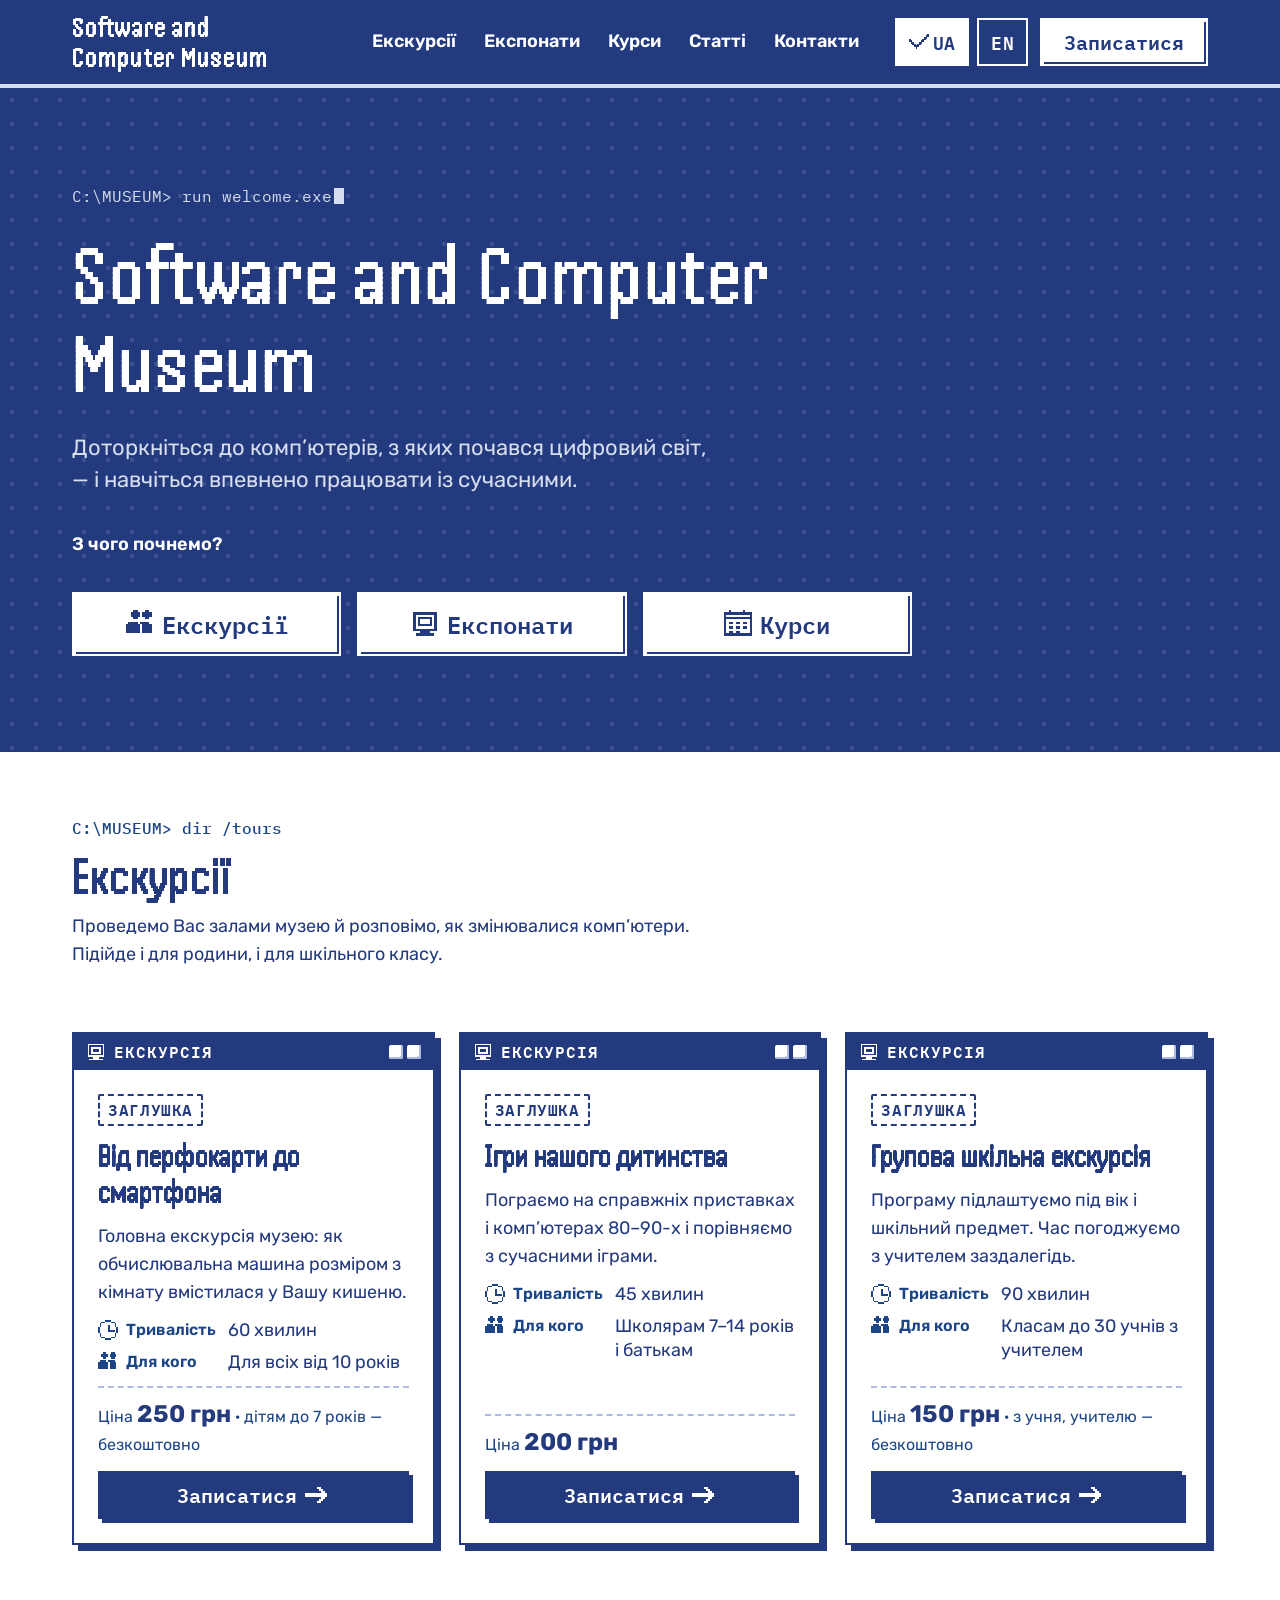
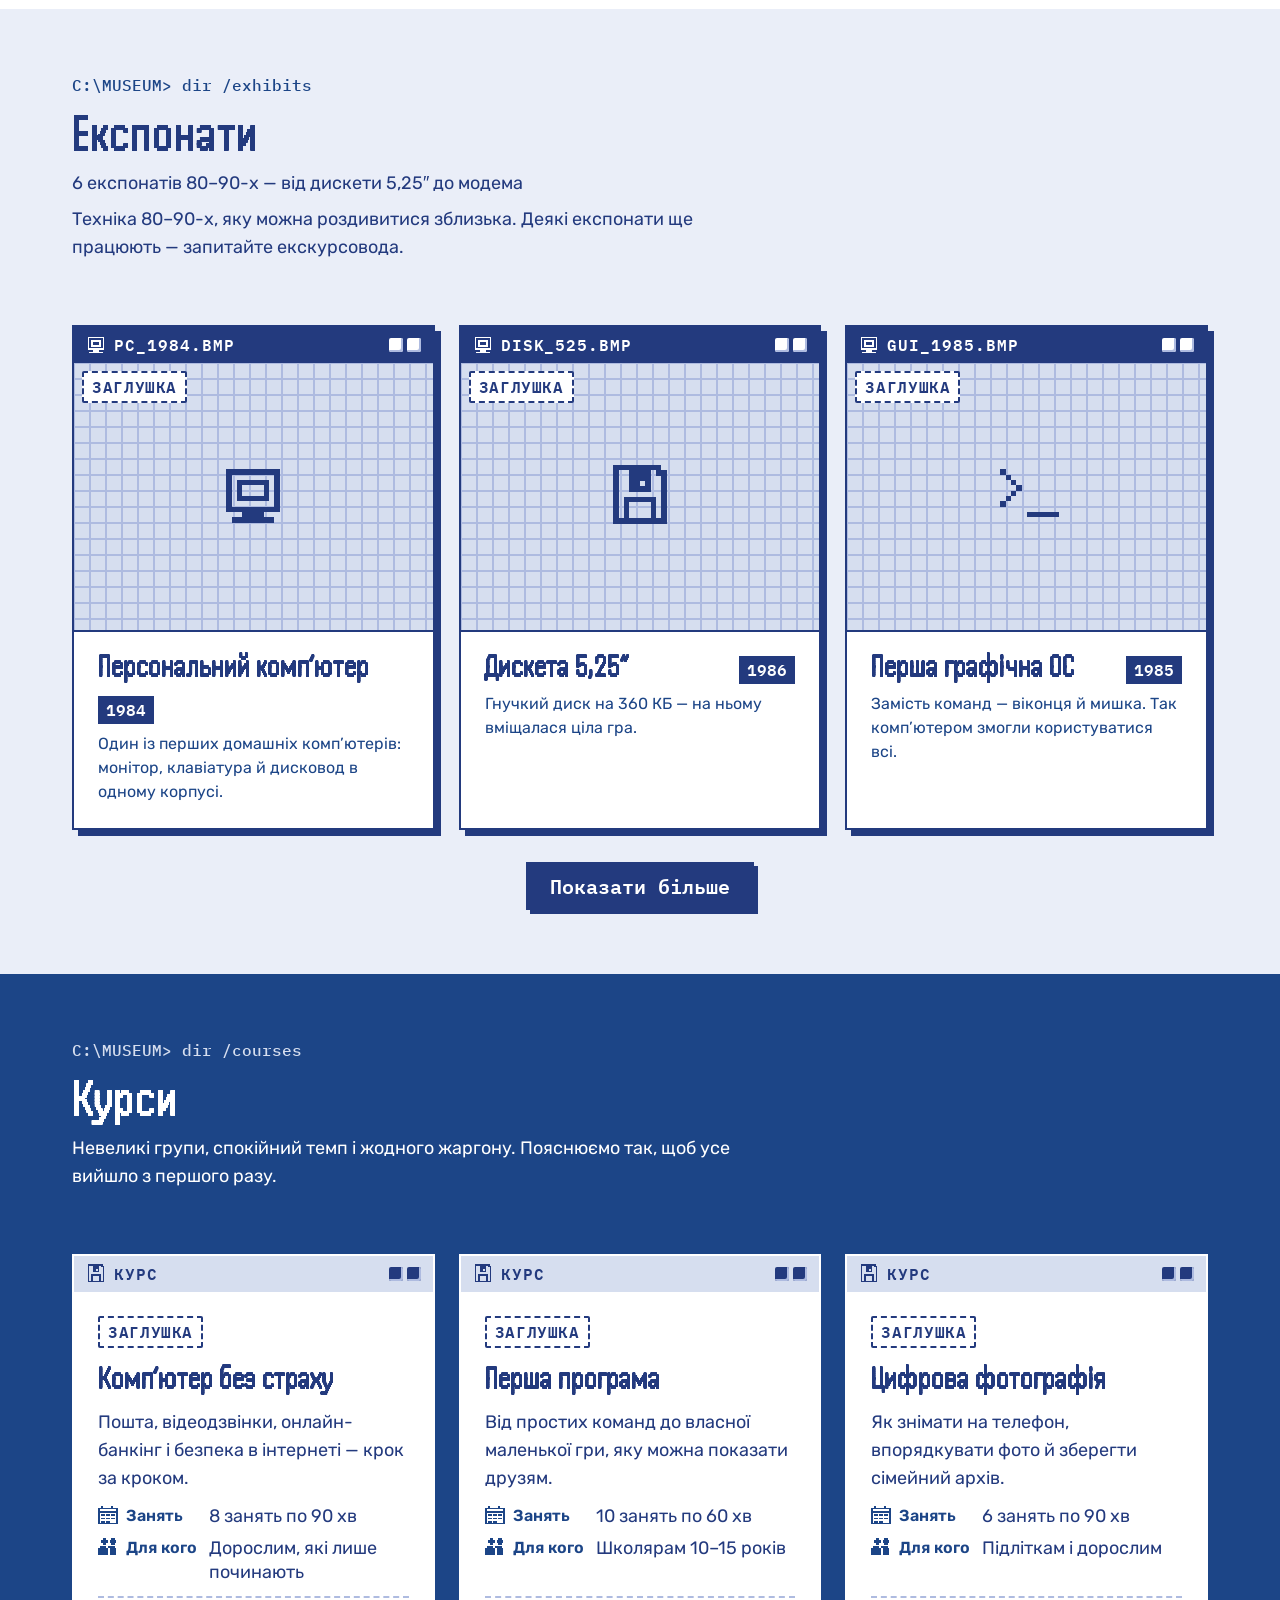
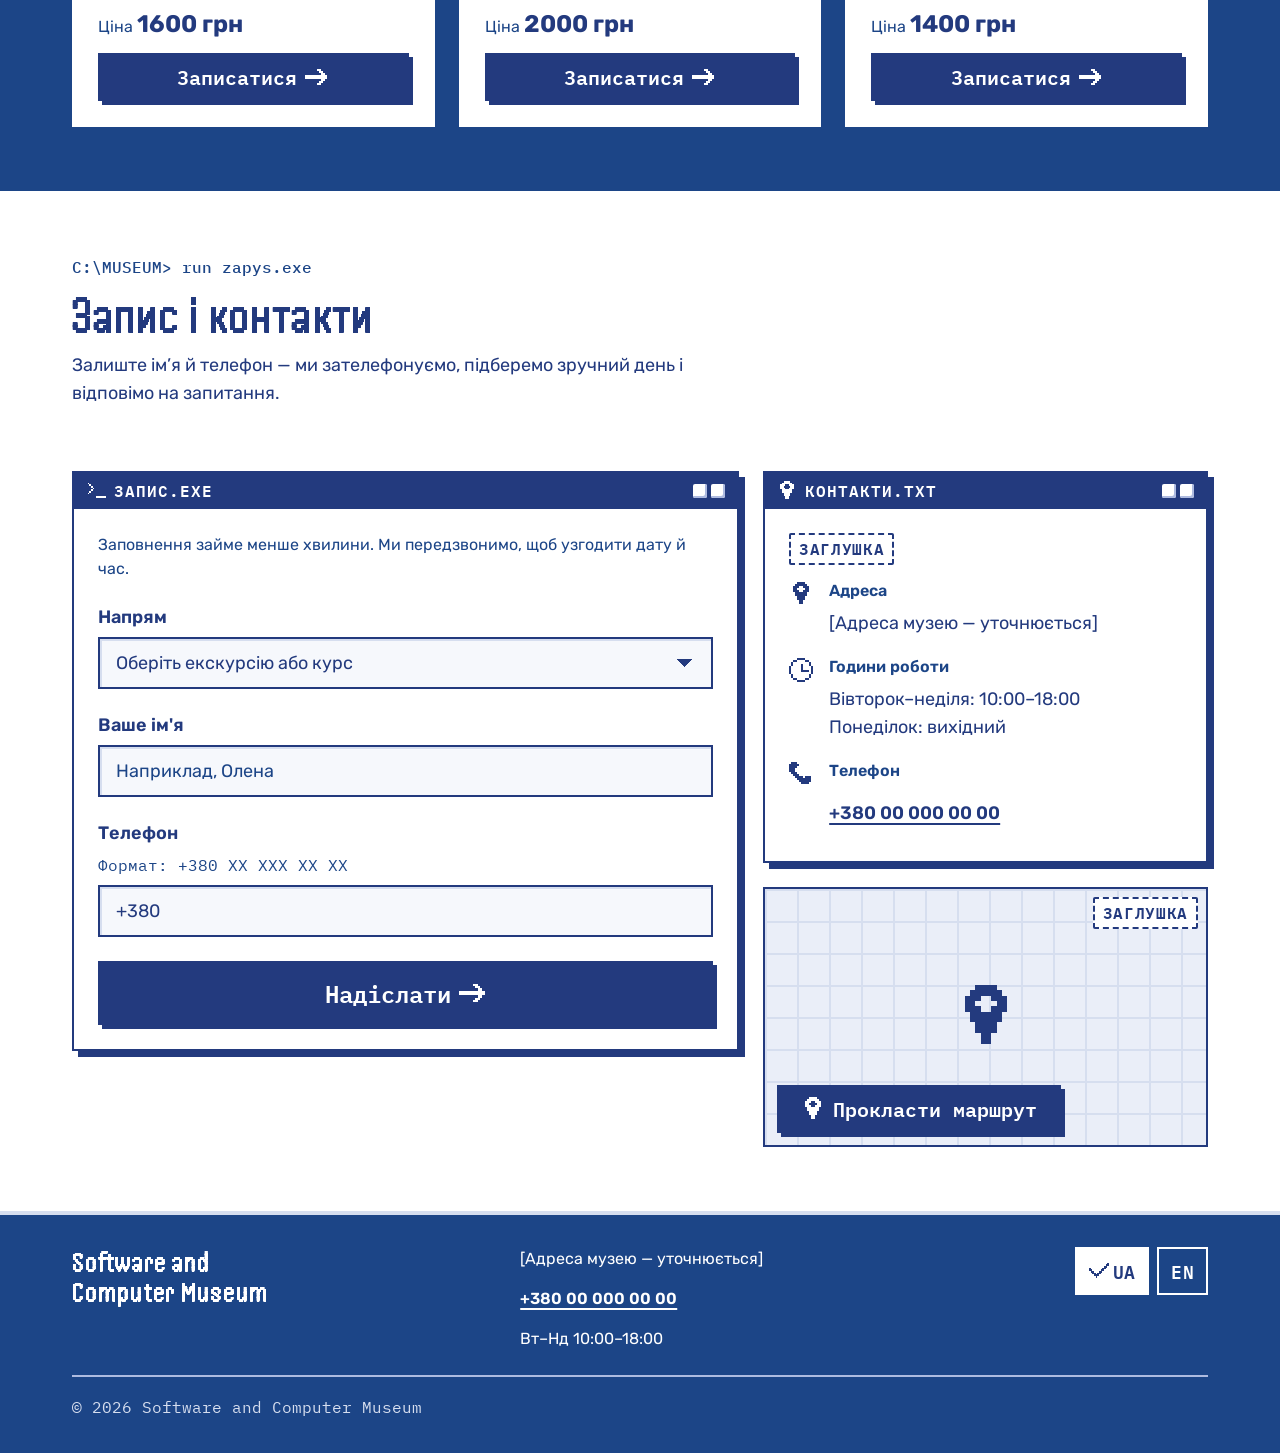
==== index.html @ 1f002694 "Перший коміт: сайт музею для GitHub Pages Головна сторінка, сторінка статей, шість статей у HTML, ст" ====
<!doctype html>
<html lang="uk">
<head>
  <meta charset="utf-8">
  <meta name="viewport" content="width=device-width, initial-scale=1">
  <title>Software and Computer Museum — головна</title>
  <link rel="preconnect" href="https://fonts.googleapis.com">
  <link rel="preconnect" href="https://fonts.gstatic.com" crossorigin>
  <link href="https://fonts.googleapis.com/css2?family=Handjet:wght@600&family=IBM+Plex+Mono:wght@400;500;600&family=Rubik:wght@400;600;700&display=swap" rel="stylesheet">
  <link rel="stylesheet" href="css/style.css">
</head>
<body class="scm">

  <header class="scm-header scm-on-brand">
    <div class="scm-header-in">
      <a class="scm-logo" href="#top">Software and<br>Computer Museum</a>
      <nav class="scm-nav" aria-label="Основна навігація" data-i18n-aria="navLabel">
        <a href="#tours" data-i18n="tours">Екскурсії</a>
        <a href="#exhibits" data-i18n="exhibits">Експонати</a>
        <a href="#courses" data-i18n="courses">Курси</a>
        <a href="articles.html" data-i18n="articles">Статті</a>
        <a href="#contacts" data-i18n="contacts">Контакти</a>
      </nav>
      <div class="scm-header-actions">
        <div class="scm-lang" role="group" aria-label="Мова сайту" data-i18n-aria="language">
          <button type="button" data-lang="ua" lang="uk" aria-pressed="true" aria-label="Українська"><svg class="scm-icon scm-icon-s" data-icon="check" viewBox="0 0 12 12" aria-hidden="true" focusable="false"></svg>UA</button>
          <button type="button" data-lang="en" lang="en" aria-pressed="false" aria-label="English"><svg class="scm-icon scm-icon-s" data-icon="check" viewBox="0 0 12 12" aria-hidden="true" focusable="false"></svg>EN</button>
        </div>
        <a class="scm-btn scm-btn-inverse" href="#booking"><span data-i18n="book">Записатися</span></a>
      </div>
      <button type="button" class="scm-btn scm-btn-outline scm-menu-btn" aria-expanded="false" aria-controls="scm-mobile-nav">
        <svg class="scm-icon" data-icon="menu" viewBox="0 0 12 12" aria-hidden="true" focusable="false"></svg>
        <span data-i18n="menu">Меню</span>
      </button>
    </div>
    <nav id="scm-mobile-nav" class="scm-mobile-nav" data-open="false" aria-label="Основна навігація" data-i18n-aria="navLabel">
      <a href="#tours" data-i18n="tours">Екскурсії</a>
      <a href="#exhibits" data-i18n="exhibits">Експонати</a>
      <a href="#courses" data-i18n="courses">Курси</a>
      <a href="articles.html" data-i18n="articles">Статті</a>
      <a href="#contacts" data-i18n="contacts">Контакти</a>
      <div class="scm-mobile-nav-foot">
        <div class="scm-lang" role="group" aria-label="Мова сайту" data-i18n-aria="language">
          <button type="button" data-lang="ua" lang="uk" aria-pressed="true" aria-label="Українська"><svg class="scm-icon scm-icon-s" data-icon="check" viewBox="0 0 12 12" aria-hidden="true" focusable="false"></svg>UA</button>
          <button type="button" data-lang="en" lang="en" aria-pressed="false" aria-label="English"><svg class="scm-icon scm-icon-s" data-icon="check" viewBox="0 0 12 12" aria-hidden="true" focusable="false"></svg>EN</button>
        </div>
        <a class="scm-btn scm-btn-inverse" href="#booking"><span data-i18n="book">Записатися</span></a>
      </div>
    </nav>
  </header>

  <main>
    <!-- Перший екран -->
    <section class="scm-hero scm-on-brand" id="top">
      <div class="scm-hero-in">
        <span class="scm-hero-prompt" aria-hidden="true">C:\MUSEUM&gt; run welcome.exe<span class="scm-cursor"></span></span>
        <h1>Software and Computer Museum</h1>
        <p class="scm-hero-slogan" data-i18n="slogan">Доторкніться до комп’ютерів, з яких почався цифровий світ, — і навчіться впевнено працювати із сучасними.</p>
        <p class="scm-hero-go" data-i18n="heroGo">З чого почнемо?</p>
        <div class="scm-hero-actions">
          <a class="scm-btn scm-btn-inverse scm-btn-l" href="#tours"><svg class="scm-icon scm-icon-l" data-icon="people" viewBox="0 0 12 12" aria-hidden="true" focusable="false"></svg><span data-i18n="tours">Екскурсії</span></a>
          <a class="scm-btn scm-btn-inverse scm-btn-l" href="#exhibits"><svg class="scm-icon scm-icon-l" data-icon="computer" viewBox="0 0 12 12" aria-hidden="true" focusable="false"></svg><span data-i18n="exhibits">Експонати</span></a>
          <a class="scm-btn scm-btn-inverse scm-btn-l" href="#courses"><svg class="scm-icon scm-icon-l" data-icon="calendar" viewBox="0 0 12 12" aria-hidden="true" focusable="false"></svg><span data-i18n="courses">Курси</span></a>
        </div>
      </div>
    </section>

    <!-- Екскурсії -->
    <section id="tours" class="scm-section" aria-labelledby="tours-title">
      <div class="scm-container">
        <header class="scm-sechead">
          <span class="scm-sechead-prompt" aria-hidden="true">C:\MUSEUM&gt; dir /tours</span>
          <h2 id="tours-title" data-i18n="tours">Екскурсії</h2>
          <p data-i18n="toursIntro">Проведемо Вас залами музею й розповімо, як змінювалися комп’ютери. Підійде і для родини, і для шкільного класу.</p>
        </header>
        <div class="scm-grid-3">

          <article class="scm-win" aria-labelledby="tour-1">
            <div class="scm-win-bar" aria-hidden="true"><svg class="scm-icon scm-icon-s" data-icon="computer" viewBox="0 0 12 12" aria-hidden="true" focusable="false"></svg><span class="scm-win-bar-title" data-i18n="tour">Екскурсія</span><span class="scm-win-dots"><i></i><i></i></span></div>
            <div class="scm-win-body">
              <div><span class="scm-tag" data-i18n="placeholder">Заглушка</span></div>
              <h3 class="scm-offer-title" id="tour-1">Від перфокарти до смартфона</h3>
              <p class="scm-offer-desc">Головна екскурсія музею: як обчислювальна машина розміром з кімнату вмістилася у Вашу кишеню.</p>
              <dl class="scm-offer-meta">
                <dt><svg class="scm-icon scm-icon-s" data-icon="clock" viewBox="0 0 12 12" aria-hidden="true" focusable="false"></svg><span data-i18n="duration">Тривалість</span></dt><dd>60 хвилин</dd>
                <dt><svg class="scm-icon scm-icon-s" data-icon="people" viewBox="0 0 12 12" aria-hidden="true" focusable="false"></svg><span data-i18n="audience">Для кого</span></dt><dd>Для всіх від 10 років</dd>
              </dl>
              <div class="scm-offer-price"><span><span data-i18n="price">Ціна</span> <strong>250&nbsp;грн</strong><span> · дітям до 7 років — безкоштовно</span></span></div>
              <a class="scm-btn scm-btn-primary scm-btn-block" href="#booking" data-book="Від перфокарти до смартфона"><span><span data-i18n="book">Записатися</span><span class="scm-sr">: Від перфокарти до смартфона</span></span><svg class="scm-icon" data-icon="arrow" viewBox="0 0 12 12" aria-hidden="true" focusable="false"></svg></a>
            </div>
          </article>

          <article class="scm-win" aria-labelledby="tour-2">
            <div class="scm-win-bar" aria-hidden="true"><svg class="scm-icon scm-icon-s" data-icon="computer" viewBox="0 0 12 12" aria-hidden="true" focusable="false"></svg><span class="scm-win-bar-title" data-i18n="tour">Екскурсія</span><span class="scm-win-dots"><i></i><i></i></span></div>
            <div class="scm-win-body">
              <div><span class="scm-tag" data-i18n="placeholder">Заглушка</span></div>
              <h3 class="scm-offer-title" id="tour-2">Ігри нашого дитинства</h3>
              <p class="scm-offer-desc">Пограємо на справжніх приставках і комп’ютерах 80–90-х і порівняємо з сучасними іграми.</p>
              <dl class="scm-offer-meta">
                <dt><svg class="scm-icon scm-icon-s" data-icon="clock" viewBox="0 0 12 12" aria-hidden="true" focusable="false"></svg><span data-i18n="duration">Тривалість</span></dt><dd>45 хвилин</dd>
                <dt><svg class="scm-icon scm-icon-s" data-icon="people" viewBox="0 0 12 12" aria-hidden="true" focusable="false"></svg><span data-i18n="audience">Для кого</span></dt><dd>Школярам 7–14 років і батькам</dd>
              </dl>
              <div class="scm-offer-price"><span><span data-i18n="price">Ціна</span> <strong>200&nbsp;грн</strong></span></div>
              <a class="scm-btn scm-btn-primary scm-btn-block" href="#booking" data-book="Ігри нашого дитинства"><span><span data-i18n="book">Записатися</span><span class="scm-sr">: Ігри нашого дитинства</span></span><svg class="scm-icon" data-icon="arrow" viewBox="0 0 12 12" aria-hidden="true" focusable="false"></svg></a>
            </div>
          </article>

          <article class="scm-win" aria-labelledby="tour-3">
            <div class="scm-win-bar" aria-hidden="true"><svg class="scm-icon scm-icon-s" data-icon="computer" viewBox="0 0 12 12" aria-hidden="true" focusable="false"></svg><span class="scm-win-bar-title" data-i18n="tour">Екскурсія</span><span class="scm-win-dots"><i></i><i></i></span></div>
            <div class="scm-win-body">
              <div><span class="scm-tag" data-i18n="placeholder">Заглушка</span></div>
              <h3 class="scm-offer-title" id="tour-3">Групова шкільна екскурсія</h3>
              <p class="scm-offer-desc">Програму підлаштуємо під вік і шкільний предмет. Час погоджуємо з учителем заздалегідь.</p>
              <dl class="scm-offer-meta">
                <dt><svg class="scm-icon scm-icon-s" data-icon="clock" viewBox="0 0 12 12" aria-hidden="true" focusable="false"></svg><span data-i18n="duration">Тривалість</span></dt><dd>90 хвилин</dd>
                <dt><svg class="scm-icon scm-icon-s" data-icon="people" viewBox="0 0 12 12" aria-hidden="true" focusable="false"></svg><span data-i18n="audience">Для кого</span></dt><dd>Класам до 30 учнів з учителем</dd>
              </dl>
              <div class="scm-offer-price"><span><span data-i18n="price">Ціна</span> <strong>150&nbsp;грн</strong><span> · з учня, учителю — безкоштовно</span></span></div>
              <a class="scm-btn scm-btn-primary scm-btn-block" href="#booking" data-book="Групова шкільна екскурсія"><span><span data-i18n="book">Записатися</span><span class="scm-sr">: Групова шкільна екскурсія</span></span><svg class="scm-icon" data-icon="arrow" viewBox="0 0 12 12" aria-hidden="true" focusable="false"></svg></a>
            </div>
          </article>

        </div>
      </div>
    </section>

    <!-- Експонати -->
    <section id="exhibits" class="scm-section scm-section-alt" aria-labelledby="exhibits-title">
      <div class="scm-container">
        <header class="scm-sechead">
          <span class="scm-sechead-prompt" aria-hidden="true">C:\MUSEUM&gt; dir /exhibits</span>
          <h2 id="exhibits-title" data-i18n="exhibits">Експонати</h2>
          <p data-i18n="exhibitsCount">6 експонатів 80–90-х — від дискети 5,25″ до модема</p>
          <p data-i18n="exhibitsIntro">Техніка 80–90-х, яку можна роздивитися зблизька. Деякі експонати ще працюють — запитайте екскурсовода.</p>
        </header>
        <div class="scm-grid-3" id="exhibits-grid" data-show-first="3">

          <article class="scm-win scm-exhibit">
            <div class="scm-win-bar" aria-hidden="true"><svg class="scm-icon scm-icon-s" data-icon="computer" viewBox="0 0 12 12" aria-hidden="true" focusable="false"></svg><span class="scm-win-bar-title">PC_1984.BMP</span><span class="scm-win-dots"><i></i><i></i></span></div>
            <div class="scm-win-body">
              <div class="scm-exhibit-photo">
                <div class="scm-exhibit-photo-ph" role="img" aria-label="Заглушка фото: Персональний комп’ютер"><svg class="scm-icon scm-icon-2xl" data-icon="computer" viewBox="0 0 12 12" aria-hidden="true" focusable="false"></svg></div>
                <span class="scm-tag" data-i18n="placeholder">Заглушка</span>
              </div>
              <div class="scm-exhibit-text">
                <div class="scm-exhibit-head"><h3 class="scm-offer-title">Персональний комп’ютер</h3><span class="scm-exhibit-year">1984</span></div>
                <p class="scm-exhibit-caption">Один із перших домашніх комп’ютерів: монітор, клавіатура й дисковод в одному корпусі.</p>
              </div>
            </div>
          </article>

          <article class="scm-win scm-exhibit">
            <div class="scm-win-bar" aria-hidden="true"><svg class="scm-icon scm-icon-s" data-icon="computer" viewBox="0 0 12 12" aria-hidden="true" focusable="false"></svg><span class="scm-win-bar-title">DISK_525.BMP</span><span class="scm-win-dots"><i></i><i></i></span></div>
            <div class="scm-win-body">
              <div class="scm-exhibit-photo">
                <div class="scm-exhibit-photo-ph" role="img" aria-label="Заглушка фото: Дискета 5,25″"><svg class="scm-icon scm-icon-2xl" data-icon="floppy" viewBox="0 0 12 12" aria-hidden="true" focusable="false"></svg></div>
                <span class="scm-tag" data-i18n="placeholder">Заглушка</span>
              </div>
              <div class="scm-exhibit-text">
                <div class="scm-exhibit-head"><h3 class="scm-offer-title">Дискета 5,25″</h3><span class="scm-exhibit-year">1986</span></div>
                <p class="scm-exhibit-caption">Гнучкий диск на 360 КБ — на ньому вміщалася ціла гра.</p>
              </div>
            </div>
          </article>

          <article class="scm-win scm-exhibit">
            <div class="scm-win-bar" aria-hidden="true"><svg class="scm-icon scm-icon-s" data-icon="computer" viewBox="0 0 12 12" aria-hidden="true" focusable="false"></svg><span class="scm-win-bar-title">GUI_1985.BMP</span><span class="scm-win-dots"><i></i><i></i></span></div>
            <div class="scm-win-body">
              <div class="scm-exhibit-photo">
                <div class="scm-exhibit-photo-ph" role="img" aria-label="Заглушка фото: Перша графічна ОС"><svg class="scm-icon scm-icon-2xl" data-icon="prompt" viewBox="0 0 12 12" aria-hidden="true" focusable="false"></svg></div>
                <span class="scm-tag" data-i18n="placeholder">Заглушка</span>
              </div>
              <div class="scm-exhibit-text">
                <div class="scm-exhibit-head"><h3 class="scm-offer-title">Перша графічна ОС</h3><span class="scm-exhibit-year">1985</span></div>
                <p class="scm-exhibit-caption">Замість команд — віконця й мишка. Так комп’ютером змогли користуватися всі.</p>
              </div>
            </div>
          </article>

          <article class="scm-win scm-exhibit">
            <div class="scm-win-bar" aria-hidden="true"><svg class="scm-icon scm-icon-s" data-icon="computer" viewBox="0 0 12 12" aria-hidden="true" focusable="false"></svg><span class="scm-win-bar-title">CONSOLE.BMP</span><span class="scm-win-dots"><i></i><i></i></span></div>
            <div class="scm-win-body">
              <div class="scm-exhibit-photo">
                <div class="scm-exhibit-photo-ph" role="img" aria-label="Заглушка фото: Ігрова приставка"><svg class="scm-icon scm-icon-2xl" data-icon="computer" viewBox="0 0 12 12" aria-hidden="true" focusable="false"></svg></div>
                <span class="scm-tag" data-i18n="placeholder">Заглушка</span>
              </div>
              <div class="scm-exhibit-text">
                <div class="scm-exhibit-head"><h3 class="scm-offer-title">Ігрова приставка</h3><span class="scm-exhibit-year">1993</span></div>
                <p class="scm-exhibit-caption">Під’єднувалася до звичайного телевізора й збирала біля екрана всю родину.</p>
              </div>
            </div>
          </article>

          <article class="scm-win scm-exhibit">
            <div class="scm-win-bar" aria-hidden="true"><svg class="scm-icon scm-icon-s" data-icon="computer" viewBox="0 0 12 12" aria-hidden="true" focusable="false"></svg><span class="scm-win-bar-title">PRINTER.BMP</span><span class="scm-win-dots"><i></i><i></i></span></div>
            <div class="scm-win-body">
              <div class="scm-exhibit-photo">
                <div class="scm-exhibit-photo-ph" role="img" aria-label="Заглушка фото: Матричний принтер"><svg class="scm-icon scm-icon-2xl" data-icon="tag" viewBox="0 0 12 12" aria-hidden="true" focusable="false"></svg></div>
                <span class="scm-tag" data-i18n="placeholder">Заглушка</span>
              </div>
              <div class="scm-exhibit-text">
                <div class="scm-exhibit-head"><h3 class="scm-offer-title">Матричний принтер</h3><span class="scm-exhibit-year">1988</span></div>
                <p class="scm-exhibit-caption">Друкував голками крізь фарбувальну стрічку — і було чути на всю квартиру.</p>
              </div>
            </div>
          </article>

          <article class="scm-win scm-exhibit">
            <div class="scm-win-bar" aria-hidden="true"><svg class="scm-icon scm-icon-s" data-icon="computer" viewBox="0 0 12 12" aria-hidden="true" focusable="false"></svg><span class="scm-win-bar-title">MODEM.BMP</span><span class="scm-win-dots"><i></i><i></i></span></div>
            <div class="scm-win-body">
              <div class="scm-exhibit-photo">
                <div class="scm-exhibit-photo-ph" role="img" aria-label="Заглушка фото: Модем"><svg class="scm-icon scm-icon-2xl" data-icon="phone" viewBox="0 0 12 12" aria-hidden="true" focusable="false"></svg></div>
                <span class="scm-tag" data-i18n="placeholder">Заглушка</span>
              </div>
              <div class="scm-exhibit-text">
                <div class="scm-exhibit-head"><h3 class="scm-offer-title">Модем</h3><span class="scm-exhibit-year">1995</span></div>
                <p class="scm-exhibit-caption">Вихід в інтернет через телефонну лінію. Поки Ви в мережі, додому не додзвонитися.</p>
              </div>
            </div>
          </article>

        </div>
        <!-- Кнопку показує main.js, коли ховає зайві картки; без JS видно всі експонати. -->
        <div class="scm-more">
          <button type="button" class="scm-btn scm-btn-more" id="exhibits-more" aria-controls="exhibits-grid" aria-expanded="false" hidden><span data-i18n="showMore">Показати більше</span></button>
        </div>
      </div>
    </section>

    <!-- Курси -->
    <section id="courses" class="scm-section scm-section-alt scm-on-brand" aria-labelledby="courses-title">
      <div class="scm-container">
        <header class="scm-sechead">
          <span class="scm-sechead-prompt" aria-hidden="true">C:\MUSEUM&gt; dir /courses</span>
          <h2 id="courses-title" data-i18n="courses">Курси</h2>
          <p data-i18n="coursesIntro">Невеликі групи, спокійний темп і жодного жаргону. Пояснюємо так, щоб усе вийшло з першого разу.</p>
        </header>
        <div class="scm-grid-3">

          <article class="scm-win" aria-labelledby="course-1">
            <div class="scm-win-bar" aria-hidden="true"><svg class="scm-icon scm-icon-s" data-icon="floppy" viewBox="0 0 12 12" aria-hidden="true" focusable="false"></svg><span class="scm-win-bar-title" data-i18n="course">Курс</span><span class="scm-win-dots"><i></i><i></i></span></div>
            <div class="scm-win-body">
              <div><span class="scm-tag" data-i18n="placeholder">Заглушка</span></div>
              <h3 class="scm-offer-title" id="course-1">Комп’ютер без страху</h3>
              <p class="scm-offer-desc">Пошта, відеодзвінки, онлайн-банкінг і безпека в інтернеті — крок за кроком.</p>
              <dl class="scm-offer-meta">
                <dt><svg class="scm-icon scm-icon-s" data-icon="calendar" viewBox="0 0 12 12" aria-hidden="true" focusable="false"></svg><span data-i18n="sessions">Занять</span></dt><dd>8 занять по 90 хв</dd>
                <dt><svg class="scm-icon scm-icon-s" data-icon="people" viewBox="0 0 12 12" aria-hidden="true" focusable="false"></svg><span data-i18n="audience">Для кого</span></dt><dd>Дорослим, які лише починають</dd>
              </dl>
              <div class="scm-offer-price"><span><span data-i18n="price">Ціна</span> <strong>1600&nbsp;грн</strong></span></div>
              <a class="scm-btn scm-btn-primary scm-btn-block" href="#booking" data-book="Комп’ютер без страху"><span><span data-i18n="book">Записатися</span><span class="scm-sr">: Комп’ютер без страху</span></span><svg class="scm-icon" data-icon="arrow" viewBox="0 0 12 12" aria-hidden="true" focusable="false"></svg></a>
            </div>
          </article>

          <article class="scm-win" aria-labelledby="course-2">
            <div class="scm-win-bar" aria-hidden="true"><svg class="scm-icon scm-icon-s" data-icon="floppy" viewBox="0 0 12 12" aria-hidden="true" focusable="false"></svg><span class="scm-win-bar-title" data-i18n="course">Курс</span><span class="scm-win-dots"><i></i><i></i></span></div>
            <div class="scm-win-body">
              <div><span class="scm-tag" data-i18n="placeholder">Заглушка</span></div>
              <h3 class="scm-offer-title" id="course-2">Перша програма</h3>
              <p class="scm-offer-desc">Від простих команд до власної маленької гри, яку можна показати друзям.</p>
              <dl class="scm-offer-meta">
                <dt><svg class="scm-icon scm-icon-s" data-icon="calendar" viewBox="0 0 12 12" aria-hidden="true" focusable="false"></svg><span data-i18n="sessions">Занять</span></dt><dd>10 занять по 60 хв</dd>
                <dt><svg class="scm-icon scm-icon-s" data-icon="people" viewBox="0 0 12 12" aria-hidden="true" focusable="false"></svg><span data-i18n="audience">Для кого</span></dt><dd>Школярам 10–15 років</dd>
              </dl>
              <div class="scm-offer-price"><span><span data-i18n="price">Ціна</span> <strong>2000&nbsp;грн</strong></span></div>
              <a class="scm-btn scm-btn-primary scm-btn-block" href="#booking" data-book="Перша програма"><span><span data-i18n="book">Записатися</span><span class="scm-sr">: Перша програма</span></span><svg class="scm-icon" data-icon="arrow" viewBox="0 0 12 12" aria-hidden="true" focusable="false"></svg></a>
            </div>
          </article>

          <article class="scm-win" aria-labelledby="course-3">
            <div class="scm-win-bar" aria-hidden="true"><svg class="scm-icon scm-icon-s" data-icon="floppy" viewBox="0 0 12 12" aria-hidden="true" focusable="false"></svg><span class="scm-win-bar-title" data-i18n="course">Курс</span><span class="scm-win-dots"><i></i><i></i></span></div>
            <div class="scm-win-body">
              <div><span class="scm-tag" data-i18n="placeholder">Заглушка</span></div>
              <h3 class="scm-offer-title" id="course-3">Цифрова фотографія</h3>
              <p class="scm-offer-desc">Як знімати на телефон, впорядкувати фото й зберегти сімейний архів.</p>
              <dl class="scm-offer-meta">
                <dt><svg class="scm-icon scm-icon-s" data-icon="calendar" viewBox="0 0 12 12" aria-hidden="true" focusable="false"></svg><span data-i18n="sessions">Занять</span></dt><dd>6 занять по 90 хв</dd>
                <dt><svg class="scm-icon scm-icon-s" data-icon="people" viewBox="0 0 12 12" aria-hidden="true" focusable="false"></svg><span data-i18n="audience">Для кого</span></dt><dd>Підліткам і дорослим</dd>
              </dl>
              <div class="scm-offer-price"><span><span data-i18n="price">Ціна</span> <strong>1400&nbsp;грн</strong></span></div>
              <a class="scm-btn scm-btn-primary scm-btn-block" href="#booking" data-book="Цифрова фотографія"><span><span data-i18n="book">Записатися</span><span class="scm-sr">: Цифрова фотографія</span></span><svg class="scm-icon" data-icon="arrow" viewBox="0 0 12 12" aria-hidden="true" focusable="false"></svg></a>
            </div>
          </article>

        </div>
      </div>
    </section>

    <!-- Запис і контакти -->
    <section id="booking" class="scm-section" aria-labelledby="booking-title">
      <div class="scm-container">
        <header class="scm-sechead">
          <span class="scm-sechead-prompt" aria-hidden="true">C:\MUSEUM&gt; run zapys.exe</span>
          <h2 id="booking-title" data-i18n="bookingTitle">Запис і контакти</h2>
          <p data-i18n="bookingIntro">Залиште ім’я й телефон — ми зателефонуємо, підберемо зручний день і відповімо на запитання.</p>
        </header>
        <div class="scm-booking-row">

          <section class="scm-win" aria-labelledby="booking-win-title">
            <div class="scm-win-bar"><svg class="scm-icon scm-icon-s" data-icon="prompt" viewBox="0 0 12 12" aria-hidden="true" focusable="false"></svg><span class="scm-win-bar-title" id="booking-win-title" data-i18n="winBooking">ЗАПИС.EXE</span><span class="scm-win-dots" aria-hidden="true"><i></i><i></i></span></div>
            <div class="scm-win-body">
              <form class="scm-form" id="booking-form" novalidate>
                <p class="scm-form-note" data-i18n="formNote">Заповнення займе менше хвилини. Ми передзвонимо, щоб узгодити дату й час.</p>

                <div class="scm-field">
                  <label for="f-direction" data-i18n="direction">Напрям</label>
                  <span class="scm-field-hint" id="f-direction-hint" hidden><svg class="scm-icon scm-icon-s" data-icon="check" viewBox="0 0 12 12" aria-hidden="true" focusable="false"></svg><span data-i18n="prefilled">Підставлено з картки — можна змінити.</span></span>
                  <select class="scm-input scm-select" id="f-direction" name="direction" required>
                    <option value="" data-i18n="directionPick">Оберіть екскурсію або курс</option>
                    <optgroup label="Екскурсії" data-i18n-label="tours">
                      <option>Від перфокарти до смартфона</option>
                      <option>Ігри нашого дитинства</option>
                      <option>Групова шкільна екскурсія</option>
                    </optgroup>
                    <optgroup label="Курси" data-i18n-label="courses">
                      <option>Комп’ютер без страху</option>
                      <option>Перша програма</option>
                      <option>Цифрова фотографія</option>
                    </optgroup>
                  </select>
                </div>

                <div class="scm-field">
                  <label for="f-name" data-i18n="name">Ваше ім'я</label>
                  <input class="scm-input" id="f-name" name="name" type="text" autocomplete="name" placeholder="Наприклад, Олена" data-i18n-placeholder="namePh" required>
                </div>

                <div class="scm-field">
                  <label for="f-phone" data-i18n="phone">Телефон</label>
                  <span class="scm-field-hint" id="f-phone-hint" data-i18n="phoneHint">Формат: +380 XX XXX XX XX</span>
                  <input class="scm-input" id="f-phone" name="phone" type="tel" inputmode="tel" autocomplete="tel" value="+380 " aria-describedby="f-phone-hint" required>
                </div>

                <p class="scm-field-error" id="booking-send-error" role="alert" hidden><svg class="scm-icon scm-icon-s" data-icon="alert" viewBox="0 0 12 12" aria-hidden="true" focusable="false"></svg><span data-i18n="sendError">Не вдалося надіслати заявку. Спробуйте ще раз або зателефонуйте нам.</span></p>

                <button type="submit" class="scm-btn scm-btn-primary scm-btn-l scm-btn-block" id="booking-submit"><span>Надіслати</span><svg class="scm-icon scm-icon-l" data-icon="arrow" viewBox="0 0 12 12" aria-hidden="true" focusable="false"></svg></button>
              </form>

              <div class="scm-success" id="booking-success" role="status" aria-live="polite" hidden>
                <p class="scm-success-title"><svg class="scm-icon scm-icon-xl" data-icon="check" viewBox="0 0 12 12" aria-hidden="true" focusable="false"></svg><span data-i18n="successTitle">Дякуємо!</span></p>
                <p data-i18n="success">Ми зателефонуємо Вам найближчим часом.</p>
                <button type="button" class="scm-btn scm-btn-outline" id="booking-again"><span data-i18n="again">Надіслати ще одну заявку</span></button>
              </div>
            </div>
          </section>

          <div id="contacts" class="scm-contacts">
            <article class="scm-win">
              <div class="scm-win-bar" aria-hidden="true"><svg class="scm-icon scm-icon-s" data-icon="pin" viewBox="0 0 12 12" aria-hidden="true" focusable="false"></svg><span class="scm-win-bar-title" data-i18n="winContacts">КОНТАКТИ.TXT</span><span class="scm-win-dots"><i></i><i></i></span></div>
              <div class="scm-win-body">
                <div><span class="scm-tag" data-i18n="placeholder">Заглушка</span></div>
                <dl class="scm-contacts-list">
                  <div>
                    <span class="scm-contacts-ico" aria-hidden="true"><svg class="scm-icon" data-icon="pin" viewBox="0 0 12 12" aria-hidden="true" focusable="false"></svg></span>
                    <dt data-i18n="address">Адреса</dt>
                    <dd>[Адреса музею — уточнюється]</dd>
                  </div>
                  <div>
                    <span class="scm-contacts-ico" aria-hidden="true"><svg class="scm-icon" data-icon="clock" viewBox="0 0 12 12" aria-hidden="true" focusable="false"></svg></span>
                    <dt data-i18n="hours">Години роботи</dt>
                    <dd><div>Вівторок–неділя: 10:00–18:00</div><div>Понеділок: вихідний</div></dd>
                  </div>
                  <div>
                    <span class="scm-contacts-ico" aria-hidden="true"><svg class="scm-icon" data-icon="phone" viewBox="0 0 12 12" aria-hidden="true" focusable="false"></svg></span>
                    <dt data-i18n="phone">Телефон</dt>
                    <dd><a class="scm-link" href="tel:+380000000000">+380 00 000 00 00</a></dd>
                  </div>
                </dl>
              </div>
            </article>
            <div class="scm-map">
              <div class="scm-map-pin" aria-hidden="true"><svg class="scm-icon scm-icon-2xl" data-icon="pin" viewBox="0 0 12 12" aria-hidden="true" focusable="false"></svg></div>
              <span class="scm-tag" data-i18n="placeholder">Заглушка</span>
              <a class="scm-btn scm-btn-primary scm-map-route" href="#contacts"><svg class="scm-icon" data-icon="pin" viewBox="0 0 12 12" aria-hidden="true" focusable="false"></svg><span data-i18n="route">Прокласти маршрут</span></a>
            </div>
          </div>

        </div>
      </div>
    </section>
  </main>

  <footer class="scm-footer scm-on-brand">
    <div class="scm-footer-in">
      <a class="scm-logo" href="#top">Software and<br>Computer Museum</a>
      <div class="scm-footer-contacts">
        <span>[Адреса музею — уточнюється]</span>
        <a class="scm-link" href="tel:+380000000000">+380 00 000 00 00</a>
        <span>Вт–Нд 10:00–18:00</span>
      </div>
      <div class="scm-lang" role="group" aria-label="Мова сайту" data-i18n-aria="language">
        <button type="button" data-lang="ua" lang="uk" aria-pressed="true" aria-label="Українська"><svg class="scm-icon scm-icon-s" data-icon="check" viewBox="0 0 12 12" aria-hidden="true" focusable="false"></svg>UA</button>
        <button type="button" data-lang="en" lang="en" aria-pressed="false" aria-label="English"><svg class="scm-icon scm-icon-s" data-icon="check" viewBox="0 0 12 12" aria-hidden="true" focusable="false"></svg>EN</button>
      </div>
      <div class="scm-footer-copy">© 2026 Software and Computer Museum</div>
    </div>
  </footer>

  <script src="js/main.js"></script>
</body>
</html>
---- css/style.css ----
/* Software and Computer Museum — стилі головної сторінки.
   Значення взято з токенів дизайн-системи музею (tokens.json). */

:root {
  /* Палітра */
  --brand-primary: #233a7e;
  --brand-secondary: #1c4587;
  --white: #ffffff;
  --blue-tint-50: #f6f8fc;
  --blue-tint-100: #eaeef8;
  --blue-tint-200: #d6deef;
  --blue-tint-300: #aebbe0;

  /* Шрифти */
  --font-text: "Rubik", "Segoe UI", Arial, sans-serif;
  --font-pixel: "Handjet", "IBM Plex Mono", ui-monospace, monospace;
  --font-mono: "IBM Plex Mono", ui-monospace, "Courier New", monospace;

  /* Відступи */
  --space-1: 4px;
  --space-2: 8px;
  --space-3: 12px;
  --space-4: 16px;
  --space-5: 24px;
  --space-6: 32px;
  --space-7: 48px;
  --space-8: 64px;
  --space-9: 96px;

  /* Рамки, розміри */
  --border-width: 2px;
  --border-width-thick: 3px;
  --border-width-heavy: 4px;
  --touch-target: 48px;
  --control-height-l: 52px;
  --control-height-xl: 64px;
  --container-max: 1200px;
  --press-shift: 2px;

  /* Тіні */
  --shadow-window: 6px 6px 0 0 #233a7e;
  --shadow-window-m: 4px 4px 0 0 #233a7e;
  --shadow-button: 4px 4px 0 0 #233a7e;
  --shadow-button-pressed: 2px 2px 0 0 #233a7e;
  --shadow-bevel: inset 2px 2px 0 0 #ffffff, inset -2px -2px 0 0 #233a7e;
  --shadow-pressed: inset 2px 2px 0 0 #233a7e, inset -2px -2px 0 0 #ffffff;
  --shadow-inset-pressed: inset 3px 3px 0 0 #aebbe0;
  --shadow-field: inset 2px 2px 0 0 #d6deef;
  --shadow-field-hover: inset 3px 3px 0 0 #aebbe0;
}

/* ---------- Теми секцій: світла й синя ----------
   Синя секція має клас .scm-on-brand; тіло «вікна» завжди світле. */
.scm,
.scm-win-body {
  --background: var(--white);
  --background-alt: var(--blue-tint-100);
  --window-titlebar: var(--brand-primary);
  --window-titlebar-text: var(--white);
  --text-primary: var(--brand-primary);
  --text-secondary: var(--brand-secondary);
  --button: var(--brand-primary);
  --button-text: var(--white);
  --button-hover: var(--brand-secondary);
  --border: var(--brand-primary);
  --focus: var(--brand-secondary);
  --error: var(--brand-primary);
  --error-text: var(--white);
}
.scm-on-brand {
  --background: var(--brand-primary);
  --background-alt: var(--brand-secondary);
  --window-titlebar: var(--blue-tint-200);
  --window-titlebar-text: var(--brand-primary);
  --text-primary: var(--white);
  --text-secondary: var(--blue-tint-200);
  --button: var(--white);
  --button-text: var(--brand-primary);
  --button-hover: var(--blue-tint-100);
  --border: var(--white);
  --focus: var(--white);
  --error: var(--white);
  --error-text: var(--brand-primary);
}

*, *::before, *::after { box-sizing: border-box; }
[hidden] { display: none !important; }
body {
  margin: 0;
  font-family: var(--font-text);
  font-size: 18px;
  line-height: 28px;
  color: var(--brand-primary);
  background: var(--white);
}
.scm-sr { position: absolute; width: 1px; height: 1px; overflow: hidden; clip: rect(0 0 0 0); white-space: nowrap; }

/* ---------- Фокус ---------- */
:focus-visible { outline: 3px solid var(--focus, #1c4587); outline-offset: 2px; }

/* ---------- Піксельна іконка ---------- */
.scm-icon { display: inline-block; vertical-align: middle; shape-rendering: crispEdges; flex: none; width: 24px; height: 24px; fill: currentColor; }
.scm-icon-s { width: 20px; height: 20px; }
.scm-icon-l { width: 28px; height: 28px; }
.scm-icon-xl { width: 32px; height: 32px; }
.scm-icon-2xl { width: 64px; height: 64px; }

/* ---------- Кнопка ---------- */
.scm-btn {
  display: inline-flex; align-items: center; justify-content: center; gap: var(--space-2);
  min-height: var(--touch-target); min-width: var(--touch-target);
  padding: calc(var(--space-3) - var(--border-width)) calc(var(--space-5) - var(--border-width));
  font-family: var(--font-mono); font-size: 20px; line-height: 24px; font-weight: 600;
  border: var(--border-width) solid var(--border); border-radius: 0;
  cursor: pointer; text-decoration: none; text-align: center;
  transition: transform .06s linear;
}
.scm-btn:active { transform: translate(var(--press-shift), var(--press-shift)); }
.scm-btn-primary { background: var(--button); color: var(--button-text); box-shadow: var(--shadow-button); }
.scm-btn-primary:hover { background: var(--button-hover); }
.scm-btn-primary:active { background: var(--button-hover); box-shadow: var(--shadow-button-pressed); }
.scm-btn-inverse { background: var(--button); color: var(--button-text); border-color: var(--button); box-shadow: var(--shadow-bevel); }
.scm-btn-inverse:hover { background: var(--button-hover); }
.scm-btn-inverse:active { background: var(--button-hover); box-shadow: var(--shadow-pressed); }
.scm-btn-outline { background: transparent; color: var(--text-primary); box-shadow: none; }
.scm-btn-outline:hover { background: var(--background-alt); }
.scm-btn-outline:active { background: var(--background-alt); box-shadow: var(--shadow-inset-pressed); }
.scm-btn-l { min-height: var(--control-height-xl); padding: var(--space-4) var(--space-6); font-size: 24px; line-height: 28px; }
.scm-btn-block { display: flex; width: 100%; }
.scm-btn[disabled], .scm-btn[disabled]:hover, .scm-btn[disabled]:active {
  background: var(--blue-tint-200); color: var(--brand-secondary);
  border: var(--border-width) dashed var(--brand-secondary); box-shadow: none; cursor: not-allowed; transform: none;
}

/* ---------- Перемикач мови ---------- */
.scm-lang { display: inline-flex; gap: var(--space-2); }
.scm-lang button {
  display: inline-flex; align-items: center; justify-content: center; gap: var(--space-1);
  min-width: var(--touch-target); min-height: var(--touch-target); padding: 0 var(--space-3); margin: 0;
  border: var(--border-width) solid var(--border);
  font-family: var(--font-mono); font-size: 18px; font-weight: 600; letter-spacing: .02em; cursor: pointer;
  background: transparent; color: var(--text-primary);
}
.scm-lang button[aria-pressed="true"] { background: var(--button); color: var(--button-text); }
.scm-lang button[aria-pressed="false"] .scm-icon { display: none; }
.scm-lang button[aria-pressed="false"]:hover { background: var(--background-alt); }
.scm-lang button:active { transform: translate(var(--press-shift), var(--press-shift)); box-shadow: var(--shadow-inset-pressed); }

/* ---------- «Вікно» ---------- */
.scm-win { background: var(--white); border: var(--border-width) solid var(--border); box-shadow: var(--shadow-window); display: flex; flex-direction: column; min-width: 0; }
.scm-on-brand .scm-win { box-shadow: none; }
.scm-win-bar {
  display: flex; align-items: center; gap: var(--space-2); min-height: 36px; padding: var(--space-1) var(--space-3);
  background: var(--window-titlebar); color: var(--window-titlebar-text);
  font-family: var(--font-mono); font-size: 16px; line-height: 24px; font-weight: 600; letter-spacing: .06em; text-transform: uppercase;
}
.scm-win-bar-title { flex: 1; min-width: 0; overflow-wrap: anywhere; }
.scm-win-dots { display: inline-flex; gap: var(--space-1); }
.scm-win-dots i { width: 14px; height: 14px; display: block; background: var(--window-titlebar-text); box-shadow: inset -2px -2px 0 0 #aebbe0; border-radius: 2px; }
.scm-win-body { color: var(--text-primary); padding: var(--space-5); display: flex; flex-direction: column; gap: var(--space-3); flex: 1; }

/* ---------- Картка екскурсії / курсу ---------- */
.scm-offer-title { margin: 0; font-family: var(--font-pixel); font-size: 32px; line-height: 36px; font-weight: 600; color: var(--text-primary); }
.scm-offer-desc { margin: 0; color: var(--text-primary); }
.scm-offer-meta { margin: 0; display: grid; grid-template-columns: auto 1fr; gap: var(--space-2) var(--space-3); align-items: start; }
.scm-offer-meta dt { display: flex; align-items: center; gap: var(--space-2); font-weight: 600; color: var(--text-secondary); font-size: 16px; line-height: 24px; }
.scm-offer-meta dd { margin: 0; color: var(--text-primary); font-size: 18px; line-height: 24px; }
.scm-offer-price { margin-top: auto; padding-top: var(--space-3); border-top: var(--border-width) dashed var(--blue-tint-300); display: flex; align-items: baseline; justify-content: space-between; gap: var(--space-3); flex-wrap: wrap; }
.scm-offer-price strong { font-size: 24px; line-height: 28px; font-weight: 700; color: var(--text-primary); }
.scm-offer-price span { font-size: 16px; color: var(--text-secondary); }

/* ---------- Картка експоната ---------- */
.scm-exhibit .scm-win-body { padding: 0; gap: 0; }
.scm-exhibit-photo { position: relative; aspect-ratio: 4 / 3; background: var(--blue-tint-200); border-bottom: var(--border-width) solid var(--border); overflow: hidden; display: grid; place-items: center; }
.scm-exhibit-photo img { width: 100%; height: 100%; object-fit: cover; display: block; }
.scm-exhibit-photo-ph {
  width: 100%; height: 100%; display: grid; place-items: center; color: var(--text-primary);
  background-image: linear-gradient(var(--blue-tint-300) var(--border-width), transparent var(--border-width)), linear-gradient(90deg, var(--blue-tint-300) var(--border-width), transparent var(--border-width));
  background-size: var(--space-4) var(--space-4); background-position: -1px -1px;
}
.scm-exhibit-photo .scm-tag { position: absolute; left: var(--space-2); top: var(--space-2); }
.scm-exhibit-text { padding: var(--space-4) var(--space-5) var(--space-5); display: flex; flex-direction: column; gap: var(--space-2); }
.scm-exhibit-head { display: flex; align-items: baseline; justify-content: space-between; gap: var(--space-3); flex-wrap: wrap; }
.scm-exhibit-year { font-family: var(--font-mono); font-size: 16px; font-weight: 600; color: var(--button-text); background: var(--button); padding: 0 var(--space-2); }
.scm-exhibit-caption { margin: 0; font-size: 16px; line-height: 24px; color: var(--text-secondary); }

/* ---------- Позначка «Заглушка» ---------- */
.scm-tag {
  display: inline-flex; align-items: center; padding: 2px var(--space-2);
  font-family: var(--font-mono); font-size: 16px; line-height: 24px; font-weight: 600; letter-spacing: .04em; text-transform: uppercase;
  background: var(--white); color: var(--text-primary); border: var(--border-width) dashed var(--border); border-radius: 2px;
}

/* ---------- Заголовок секції ---------- */
.scm-sechead { display: flex; flex-direction: column; gap: var(--space-2); margin-bottom: var(--space-6); }
.scm-sechead-prompt { font-family: var(--font-mono); font-size: 16px; line-height: 24px; font-weight: 500; color: var(--text-secondary); }
.scm-sechead h2 { margin: 0; font-family: var(--font-pixel); font-size: 52px; line-height: 56px; font-weight: 600; letter-spacing: .02em; color: var(--text-primary); }
.scm-sechead p { margin: 0; max-width: 680px; color: var(--text-primary); }
.scm-cursor { display: inline-block; width: .6em; height: 1.05em; margin-left: 2px; vertical-align: -0.15em; background: currentColor; animation: scm-blink 1.06s steps(1) 4; }
@keyframes scm-blink { 50% { opacity: 0; } }
@media (prefers-reduced-motion: reduce) { .scm-cursor { animation: none; } .scm-btn { transition: none; } }

/* ---------- Поля форми ---------- */
.scm-field { display: flex; flex-direction: column; gap: var(--space-2); min-width: 0; }
.scm-field label { font-weight: 600; font-size: 18px; line-height: 24px; color: var(--text-primary); }
.scm-field-hint { display: flex; align-items: center; gap: var(--space-2); font-family: var(--font-mono); font-size: 16px; line-height: 24px; color: var(--text-secondary); }
.scm-input {
  width: 100%; min-height: var(--control-height-l); padding: var(--space-3) var(--space-4); border-radius: 0;
  font-family: var(--font-text); font-size: 18px; line-height: 24px; color: var(--brand-primary);
  background: var(--blue-tint-50); border: var(--border-width) solid var(--border);
  box-shadow: var(--shadow-field);
}
.scm-input::placeholder { color: var(--brand-secondary); opacity: 1; }
.scm-input:hover:not(:disabled) { background-color: var(--white); box-shadow: var(--shadow-field-hover); }
.scm-input:focus-visible { background-color: var(--white); box-shadow: none; }
.scm-input:disabled, .scm-input[readonly] { background-color: var(--blue-tint-200); color: var(--brand-secondary); border-style: dashed; border-color: var(--brand-secondary); box-shadow: none; cursor: not-allowed; }
/* Рамка 3px не змінює розмір поля: відступ зменшується на 1px. */
.scm-input.scm-prefilled, .scm-field-invalid .scm-input { border-width: var(--border-width-thick); padding: calc(var(--space-3) - 1px) calc(var(--space-4) - 1px); }
.scm-input.scm-prefilled { background-color: var(--white); }
.scm-field-invalid .scm-input { border-style: dashed; }
.scm-select, .scm-input.scm-select { padding-right: var(--space-7); }
.scm-select {
  appearance: none; cursor: pointer;
  background-image: linear-gradient(45deg, transparent 50%, currentColor 50%), linear-gradient(-45deg, transparent 50%, currentColor 50%);
  background-size: var(--space-2) var(--space-2), var(--space-2) var(--space-2);
  background-position: calc(100% - var(--space-5) - var(--border-width)) 50%, calc(100% - var(--space-4) - var(--border-width)) 50%; background-repeat: no-repeat;
}
.scm-select.scm-prefilled, .scm-field-invalid .scm-select { padding-right: calc(var(--space-7) - 1px); }
.scm-field-error { display: flex; align-items: flex-start; gap: var(--space-2); margin: 0; font-weight: 600; font-size: 16px; line-height: 24px; color: var(--error-text); background: var(--error); padding: var(--space-2) var(--space-3); }

/* ---------- Форма запису ---------- */
.scm-form { display: flex; flex-direction: column; gap: var(--space-5); }
.scm-form-note { margin: 0; font-size: 16px; line-height: 24px; color: var(--text-secondary); }
.scm-success { display: flex; flex-direction: column; align-items: flex-start; gap: var(--space-4); padding: var(--space-5); border: var(--border-width) solid var(--brand-secondary); }
.scm-success p { margin: 0; font-size: 20px; line-height: 30px; color: var(--text-primary); }
.scm-success .scm-success-title { font-family: var(--font-pixel); font-size: 40px; line-height: 44px; font-weight: 600; display: flex; align-items: center; gap: var(--space-3); }

/* ---------- Шапка ---------- */
.scm-header { background: var(--background); color: var(--text-primary); border-bottom: var(--border-width-heavy) solid var(--blue-tint-200); }
.scm-header-in { max-width: var(--container-max); margin: 0 auto; padding: var(--space-3) var(--space-6); display: flex; align-items: center; gap: var(--space-5); }
.scm-logo { display: inline-flex; align-items: center; color: inherit; text-decoration: none; font-family: var(--font-pixel); font-weight: 600; font-size: 28px; line-height: 30px; letter-spacing: .04em; min-height: var(--touch-target); }
.scm-nav { display: flex; gap: var(--space-1); margin-left: auto; }
.scm-nav a { display: inline-flex; align-items: center; min-height: var(--touch-target); padding: 0 var(--space-3); color: var(--text-primary); text-decoration: none; font-weight: 600; font-size: 18px; border-bottom: var(--border-width-thick) solid transparent; }
.scm-nav a:hover { border-bottom-color: var(--text-primary); }
.scm-nav a:active, .scm-mobile-nav > a:active { background: var(--background-alt); border-bottom-color: var(--text-primary); }
.scm-header-actions { display: flex; align-items: center; gap: var(--space-3); }
.scm-menu-btn { display: none; padding-left: calc(var(--space-3) - var(--border-width)); padding-right: calc(var(--space-3) - var(--border-width)); }
.scm-mobile-nav { display: none; }
.scm-mobile-nav > a { display: flex; align-items: center; min-height: var(--control-height-l); padding: 0 var(--space-3); color: var(--text-primary); text-decoration: none; font-size: 20px; line-height: 24px; font-weight: 600; }
.scm-mobile-nav > a:hover { background: var(--background-alt); }
.scm-mobile-nav-foot { display: flex; gap: var(--space-3); align-items: center; justify-content: space-between; padding-top: var(--space-3); flex-wrap: wrap; }

/* ---------- Перший екран ---------- */
.scm-hero { background: var(--background); color: var(--text-primary); position: relative; overflow: hidden; }
.scm-hero::before {
  content: ""; position: absolute; inset: 0; pointer-events: none; opacity: .18;
  background-image: radial-gradient(var(--blue-tint-300) 2px, transparent 2.5px); background-size: var(--space-5) var(--space-5);
}
.scm-hero-in { position: relative; max-width: var(--container-max); margin: 0 auto; padding: var(--space-9) var(--space-6); display: flex; flex-direction: column; gap: var(--space-5); }
.scm-hero-prompt { font-family: var(--font-mono); font-size: 16px; line-height: 24px; color: var(--text-secondary); }
.scm-hero h1 { margin: 0; font-family: var(--font-pixel); font-size: 84px; line-height: 88px; font-weight: 600; letter-spacing: .02em; max-width: 900px; overflow-wrap: anywhere; }
.scm-hero-slogan { margin: 0; font-size: 22px; line-height: 32px; color: var(--text-secondary); max-width: 640px; }
.scm-hero-go { margin: var(--space-3) 0 0; font-size: 18px; line-height: 24px; font-weight: 600; color: var(--text-primary); }
.scm-hero-actions { display: grid; grid-template-columns: repeat(3, minmax(0, 1fr)); gap: var(--space-4); max-width: 840px; margin-top: var(--space-3); }

/* ---------- Контакти ---------- */
.scm-contacts { display: grid; grid-template-columns: 1fr; gap: var(--space-5); }
.scm-contacts-list { margin: 0; display: flex; flex-direction: column; gap: var(--space-4); }
.scm-contacts-list > div { display: grid; grid-template-columns: 28px 1fr; gap: var(--space-1) var(--space-3); }
.scm-contacts-list dt { grid-column: 2; font-weight: 600; font-size: 16px; color: var(--text-secondary); }
.scm-contacts-list dd { grid-column: 2; margin: 0; color: var(--text-primary); }
.scm-contacts-ico { grid-row: span 2; color: var(--text-primary); padding-top: 2px; }
.scm-map {
  position: relative; min-height: 260px; border: var(--border-width) solid var(--border); background-color: var(--blue-tint-100);
  background-image: linear-gradient(var(--blue-tint-200) var(--border-width), transparent var(--border-width)), linear-gradient(90deg, var(--blue-tint-200) var(--border-width), transparent var(--border-width));
  background-size: var(--space-6) var(--space-6); display: grid; place-items: center;
}
.scm-map-pin { color: var(--text-primary); }
.scm-map-route { position: absolute; left: var(--space-3); bottom: var(--space-3); }
.scm-map .scm-tag { position: absolute; right: var(--space-2); top: var(--space-2); }

/* ---------- Текстове посилання (телефон) ---------- */
.scm-link { display: inline-flex; align-items: center; min-height: var(--touch-target); min-width: var(--touch-target); color: var(--text-primary); font-weight: 600; text-decoration: underline; text-decoration-thickness: 2px; text-underline-offset: 4px; }
.scm-link:hover { text-decoration-thickness: 4px; }
.scm-link:active { background: var(--background-alt); text-decoration-thickness: 4px; }

/* ---------- Підвал ---------- */
.scm-footer { background: var(--background-alt); color: var(--text-primary); border-top: var(--border-width-heavy) solid var(--blue-tint-200); }
.scm-footer-in { max-width: var(--container-max); margin: 0 auto; padding: var(--space-6); display: grid; grid-template-columns: 1.2fr 1.5fr auto; gap: var(--space-5); align-items: start; }
.scm-footer-contacts { display: flex; flex-direction: column; gap: var(--space-1); font-size: 16px; line-height: 24px; }
.scm-footer-copy { grid-column: 1 / -1; padding-top: var(--space-4); border-top: var(--border-width) solid var(--blue-tint-300); font-family: var(--font-mono); font-size: 16px; color: var(--text-secondary); }

/* ---------- Секції й сітки ---------- */
.scm-section { background: var(--background); color: var(--text-primary); padding: var(--space-8) 0; }
.scm-section.scm-section-alt { background: var(--background-alt); }
.scm-container { max-width: var(--container-max); margin: 0 auto; padding: 0 var(--space-6); display: flex; flex-direction: column; gap: var(--space-6); }
.scm-grid-3 { display: grid; grid-template-columns: repeat(3, minmax(0, 1fr)); gap: var(--space-5); }
.scm-more { display: flex; justify-content: center; }
.scm-more:has(> [hidden]:only-child) { display: none; } /* без зайвого відступу, коли кнопку сховано */
/* «Показати більше»: лише два кольори в усіх станах.
   Світлий фон — синя #233a7e з білим текстом; синій фон (.scm-on-brand) — біла із синім текстом.
   Наведення й натискання показуємо підкресленням і зсувом, а не іншим відтінком. */
.scm-btn-more,
.scm-btn-more:hover,
.scm-btn-more:active { background: var(--brand-primary); color: var(--white); border-color: var(--brand-primary); }
.scm-btn-more { box-shadow: var(--shadow-button); }
.scm-btn-more:hover span { text-decoration: underline; text-decoration-thickness: 2px; text-underline-offset: 4px; }
.scm-btn-more:active { box-shadow: var(--shadow-button-pressed); }
.scm-btn-more:focus-visible { outline-color: var(--brand-primary); }
.scm-on-brand .scm-btn-more,
.scm-on-brand .scm-btn-more:hover,
.scm-on-brand .scm-btn-more:active { background: var(--white); color: var(--brand-primary); border-color: var(--white); box-shadow: none; }
.scm-on-brand .scm-btn-more:focus-visible { outline-color: var(--white); }
.scm-booking-row { display: grid; grid-template-columns: minmax(0, 3fr) minmax(0, 2fr); gap: var(--space-5); align-items: start; }

/* ---------- Активний пункт меню ---------- */
.scm-nav a[aria-current="page"] { border-bottom-color: var(--text-primary); }
.scm-mobile-nav > a[aria-current="page"] { background: var(--background-alt); }

/* ---------- Сторінки «Статті» і статей ---------- */
.scm-page-hero .scm-hero-in { padding-top: var(--space-8); padding-bottom: var(--space-8); }
.scm-page-hero h1 { font-size: 64px; line-height: 68px; }
.scm-crumb {
  align-self: flex-start; display: inline-flex; align-items: center; gap: var(--space-2); min-height: var(--touch-target);
  color: var(--text-primary); font-family: var(--font-mono); font-size: 16px; line-height: 24px; font-weight: 600;
  text-decoration: underline; text-decoration-thickness: 2px; text-underline-offset: 4px;
}
.scm-crumb:hover { text-decoration-thickness: 4px; }
.scm-crumb .scm-icon { transform: scaleX(-1); }
.scm-article-meta { margin: 0; display: flex; flex-wrap: wrap; gap: var(--space-2) var(--space-5); font-family: var(--font-mono); font-size: 16px; line-height: 24px; font-weight: 500; color: var(--text-secondary); }

.scm-article { max-width: 808px; } /* 760px тексту + бічні відступи контейнера */
.scm-prose { display: flex; flex-direction: column; gap: var(--space-4); }
.scm-prose h2 { margin: 0; font-family: var(--font-pixel); font-size: 40px; line-height: 44px; font-weight: 600; letter-spacing: .02em; color: var(--text-primary); }
.scm-prose p, .scm-prose ul, .scm-prose ol { margin: 0; }
.scm-prose ul, .scm-prose ol { padding-left: var(--space-5); display: flex; flex-direction: column; gap: var(--space-2); }
.scm-prose li::marker { color: var(--brand-secondary); font-weight: 600; }
.scm-prose a { color: var(--text-primary); font-weight: 600; text-decoration: underline; text-decoration-thickness: 2px; text-underline-offset: 4px; overflow-wrap: anywhere; }
.scm-prose a:hover { text-decoration-thickness: 4px; }
.scm-article-lead p { font-size: 22px; line-height: 34px; }
.scm-article-callout h2 { font-size: 32px; line-height: 36px; }
.scm-sources { font-size: 16px; line-height: 24px; }

.scm-article-pager { display: grid; grid-template-columns: repeat(2, minmax(0, 1fr)); gap: var(--space-5); }
.scm-pager-link {
  display: flex; flex-direction: column; gap: var(--space-1); padding: var(--space-4) var(--space-5);
  background: var(--white); color: var(--text-primary); text-decoration: none;
  border: var(--border-width) solid var(--border); box-shadow: var(--shadow-button);
}
.scm-pager-link:hover .scm-pager-title { text-decoration: underline; text-decoration-thickness: 2px; text-underline-offset: 4px; }
.scm-pager-link:active { transform: translate(var(--press-shift), var(--press-shift)); box-shadow: var(--shadow-button-pressed); }
.scm-pager-label { font-family: var(--font-mono); font-size: 16px; line-height: 24px; font-weight: 600; color: var(--text-secondary); }
.scm-pager-prev .scm-pager-label::before { content: "← "; }
.scm-pager-next .scm-pager-label::after { content: " →"; }
.scm-pager-title { font-weight: 600; }
.scm-pager-next { grid-column: 2; text-align: right; }

.scm-article-card .scm-btn { margin-top: auto; }
.scm-article-card .scm-offer-meta { padding-bottom: var(--space-2); }

/* ---------- Шапка: меню згортається до 1199px ----------
   Після появи п'ятого пункту «Статті» повне меню з логотипом, мовами й кнопкою
   вміщується лише від 1200px; вужче логотип стискався в 4 рядки. */
@media (max-width: 1199px) {
  .scm-nav, .scm-header-actions { display: none; }
  .scm-menu-btn { display: inline-flex; margin-left: auto; }
  .scm-mobile-nav[data-open="true"] { display: flex; flex-direction: column; gap: var(--space-1); padding: var(--space-2) var(--space-4) var(--space-5); border-top: var(--border-width) solid var(--blue-tint-200); }
}

/* ---------- Планшет і телефон (до 1023px) ---------- */
@media (max-width: 1023px) {
  .scm-grid-3 { grid-template-columns: repeat(2, minmax(0, 1fr)); }
  .scm-booking-row { grid-template-columns: minmax(0, 1fr); }
  .scm-header-in { padding: var(--space-2) var(--space-4); gap: var(--space-3); }
  .scm-hero-in { padding: var(--space-7) var(--space-4); }
  .scm-hero-actions { grid-template-columns: 1fr; }
  .scm-footer-in { grid-template-columns: 1fr; padding: var(--space-6) var(--space-4); }
}

/* ---------- Телефон (до 599px) ---------- */
@media (max-width: 599px) {
  .scm-section { padding: var(--space-7) 0; }
  .scm-container { padding: 0 var(--space-4); gap: var(--space-5); }
  .scm-grid-3 { grid-template-columns: 1fr; gap: var(--space-4); }
  .scm-win { box-shadow: var(--shadow-window-m); }
  .scm-win-body { padding: var(--space-4); }
  .scm-sechead h2 { font-size: 40px; line-height: 44px; }
  .scm-btn { font-size: 18px; }
  .scm-btn-l { font-size: 20px; line-height: 28px; }
  .scm-offer-title { font-size: 28px; line-height: 32px; }
  .scm-offer-price strong { font-size: 22px; }
  .scm-hero-in { gap: var(--space-4); }
  .scm-hero h1 { font-size: 52px; line-height: 56px; }
  .scm-hero-slogan { font-size: 20px; line-height: 30px; }
  .scm-hero::before { display: none; }
  .scm-page-hero .scm-hero-in { padding-top: var(--space-7); padding-bottom: var(--space-7); }
  .scm-page-hero h1 { font-size: 40px; line-height: 44px; }
  .scm-prose h2 { font-size: 32px; line-height: 36px; }
  .scm-article-callout h2 { font-size: 28px; line-height: 32px; }
  .scm-article-lead p { font-size: 20px; line-height: 30px; }
  .scm-article-pager { grid-template-columns: 1fr; gap: var(--space-4); }
  .scm-pager-next { grid-column: 1; text-align: left; }
}
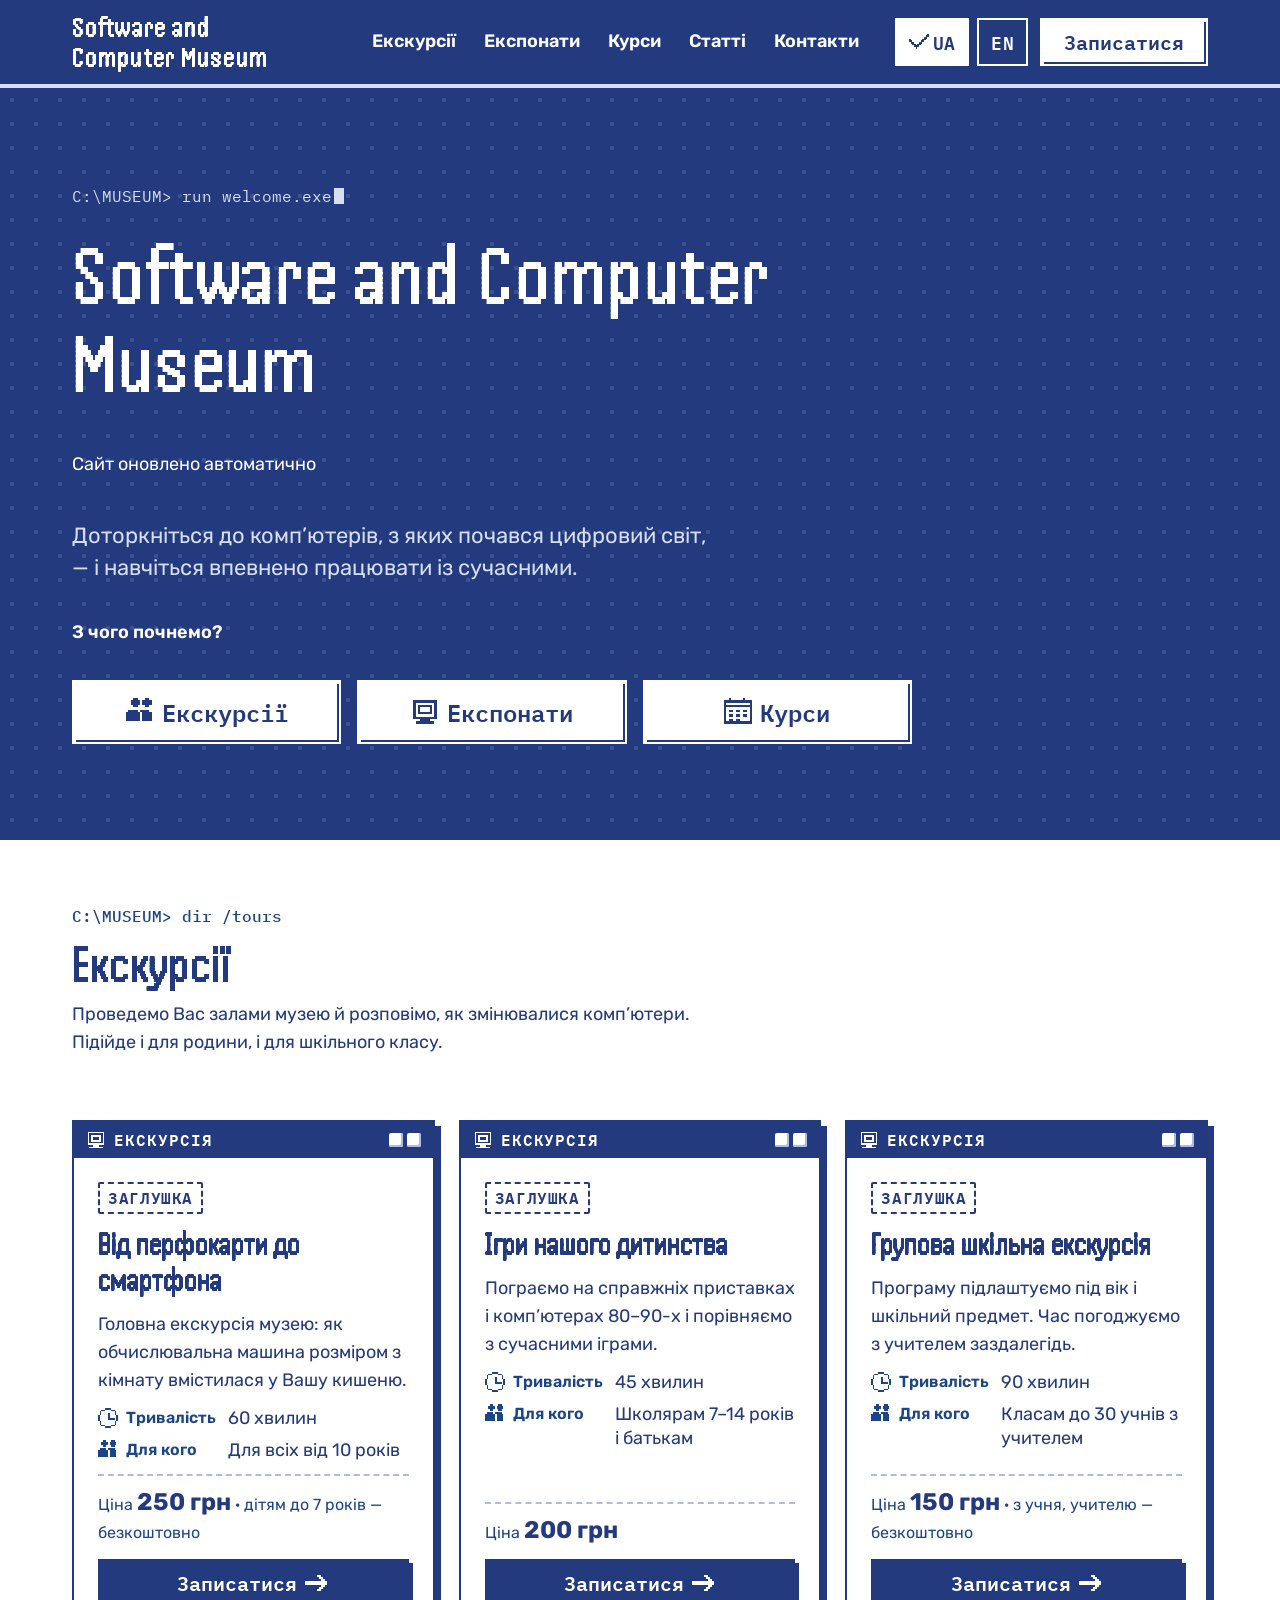
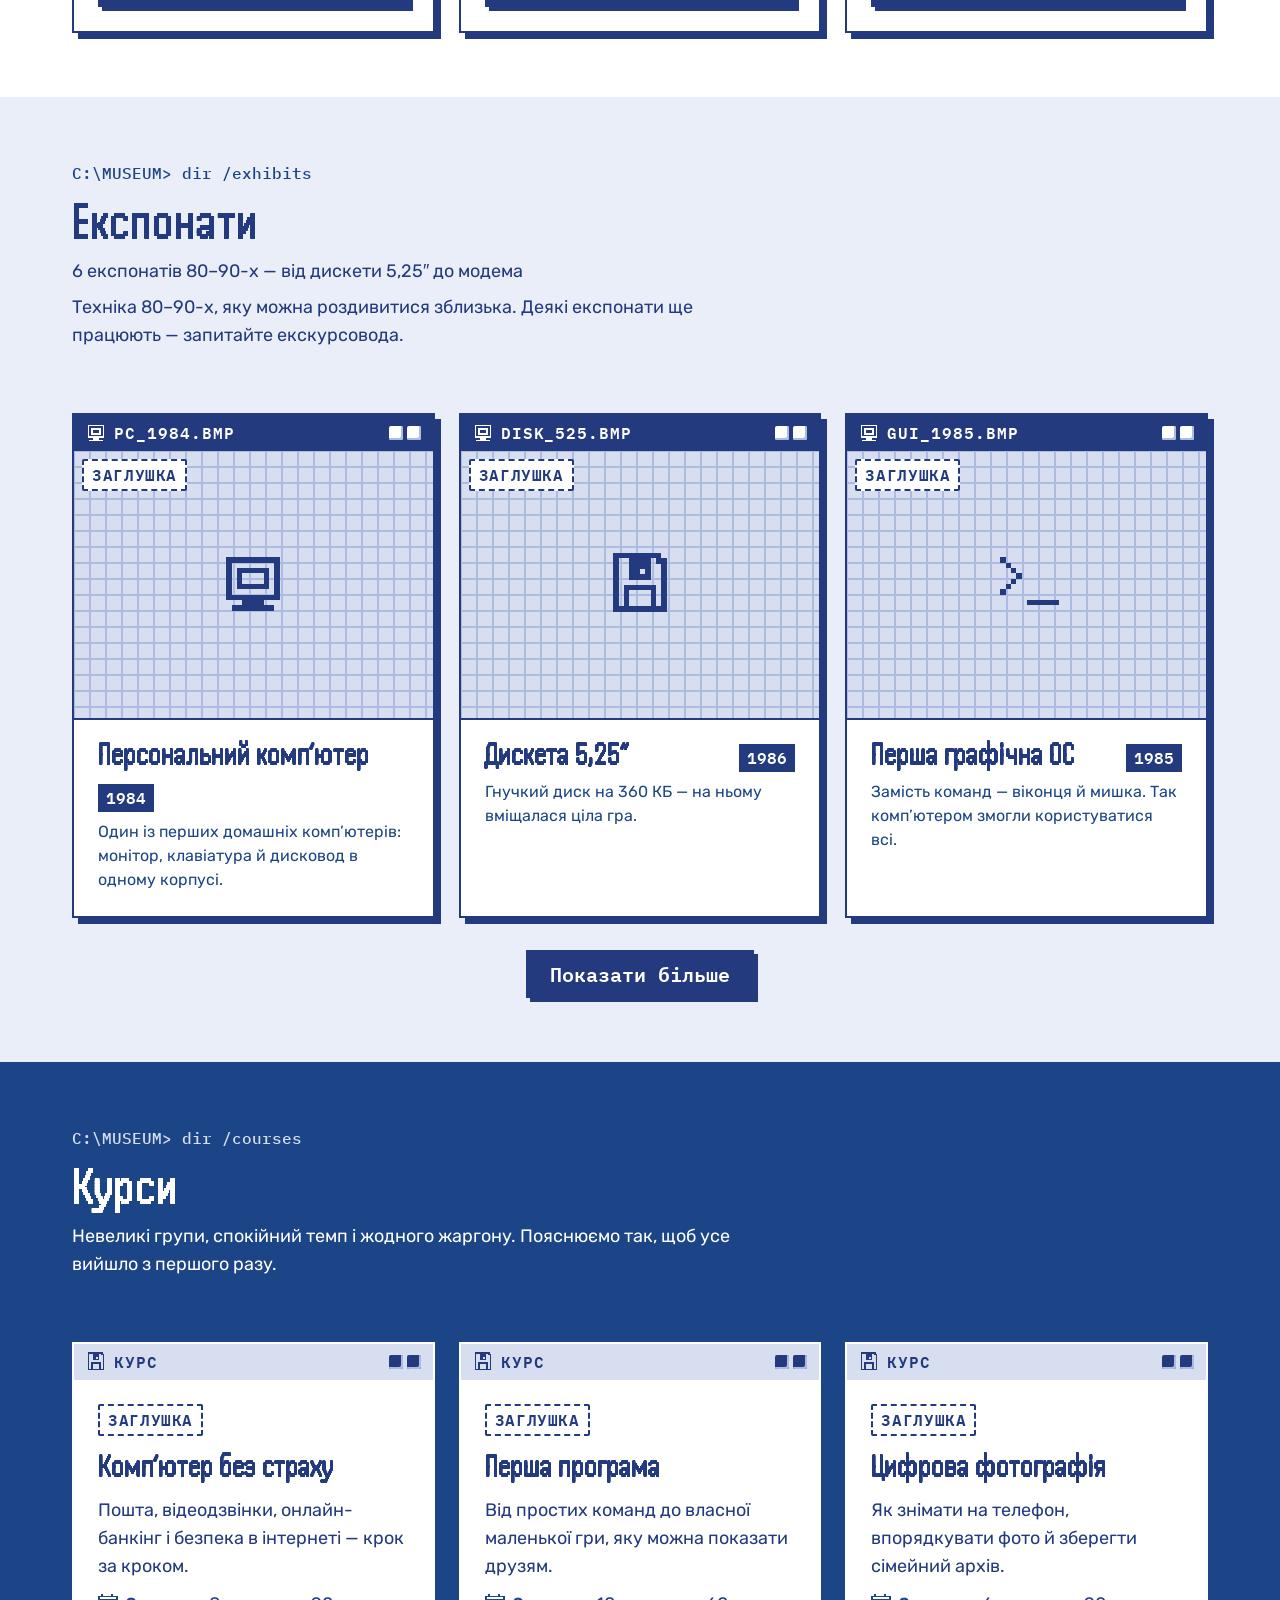
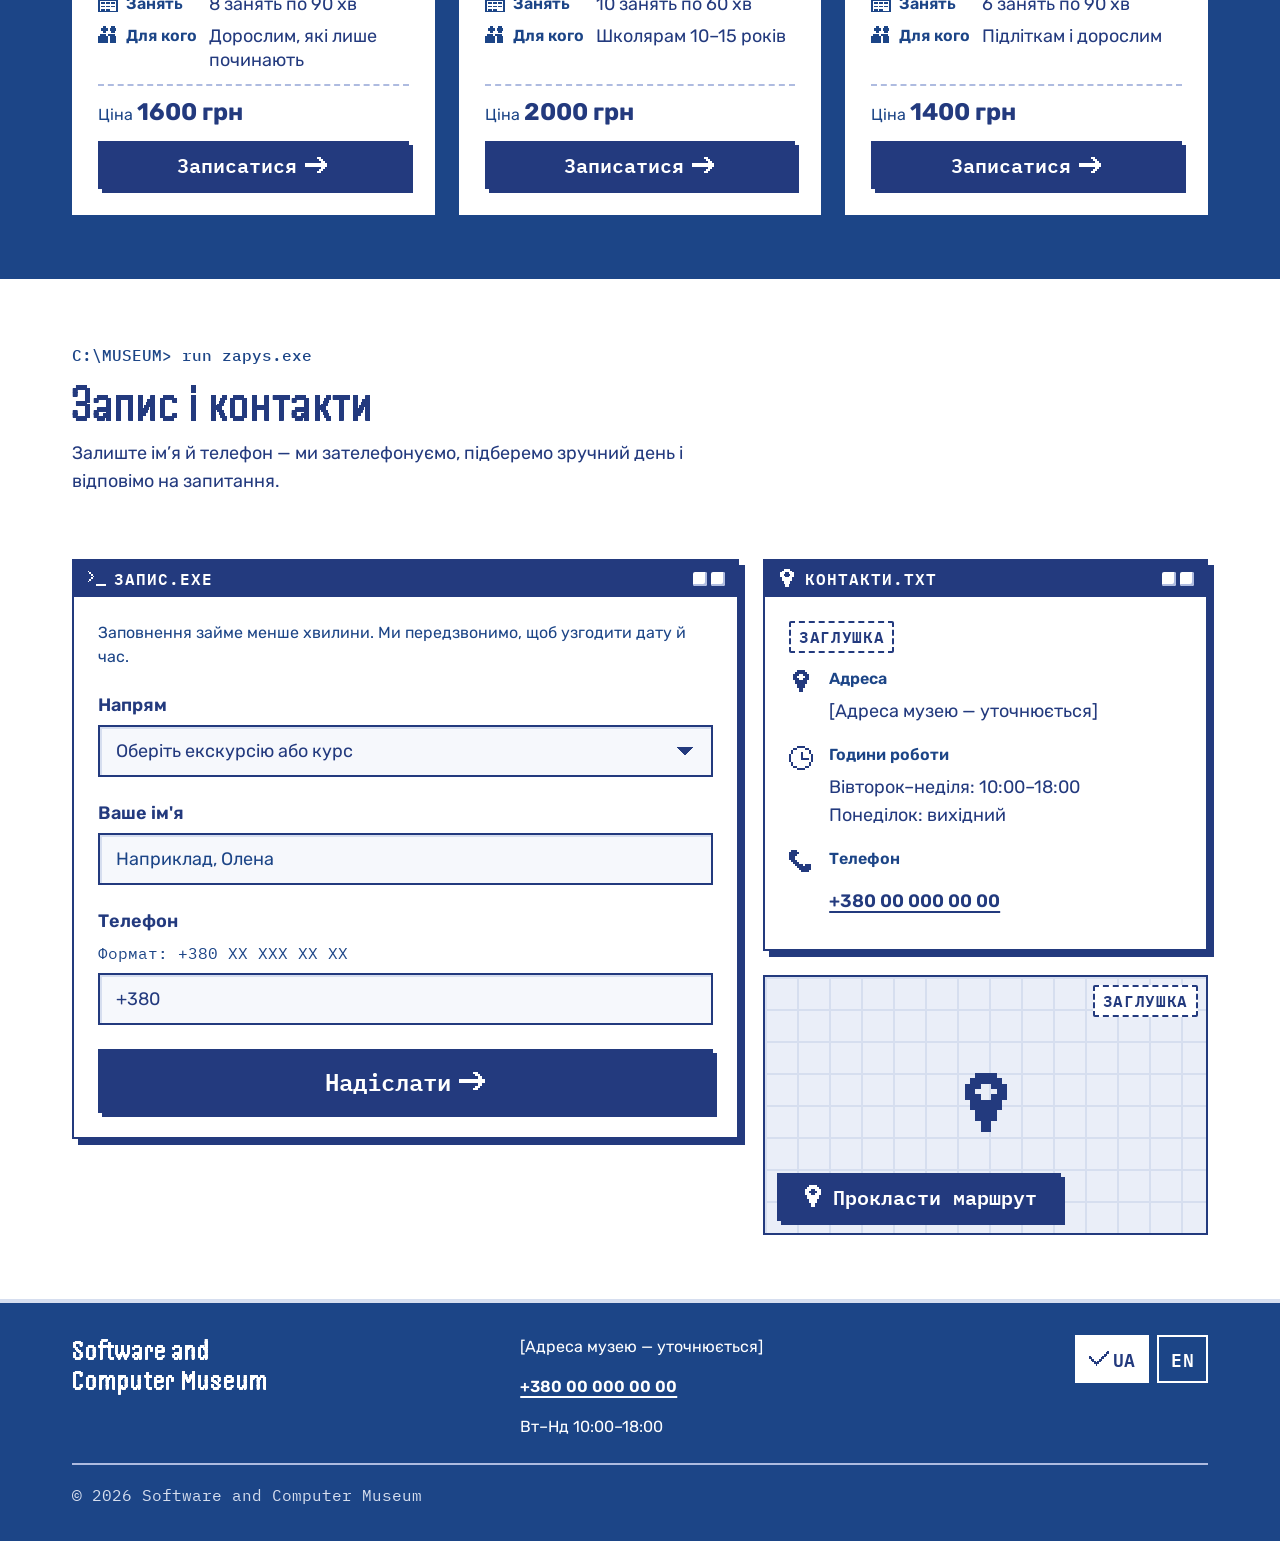
==== commit 3301d714: "Додати під заголовком головної сторінки фразу «Сайт оновлено автоматично» На index.html одразу після" ====
--- a/index.html
+++ b/index.html
@@ -55,6 +55,7 @@
       <div class="scm-hero-in">
         <span class="scm-hero-prompt" aria-hidden="true">C:\MUSEUM&gt; run welcome.exe<span class="scm-cursor"></span></span>
         <h1>Software and Computer Museum</h1>
+        <p class="scm-hero-update">Сайт оновлено автоматично</p>
         <p class="scm-hero-slogan" data-i18n="slogan">Доторкніться до комп’ютерів, з яких почався цифровий світ, — і навчіться впевнено працювати із сучасними.</p>
         <p class="scm-hero-go" data-i18n="heroGo">З чого почнемо?</p>
         <div class="scm-hero-actions">
